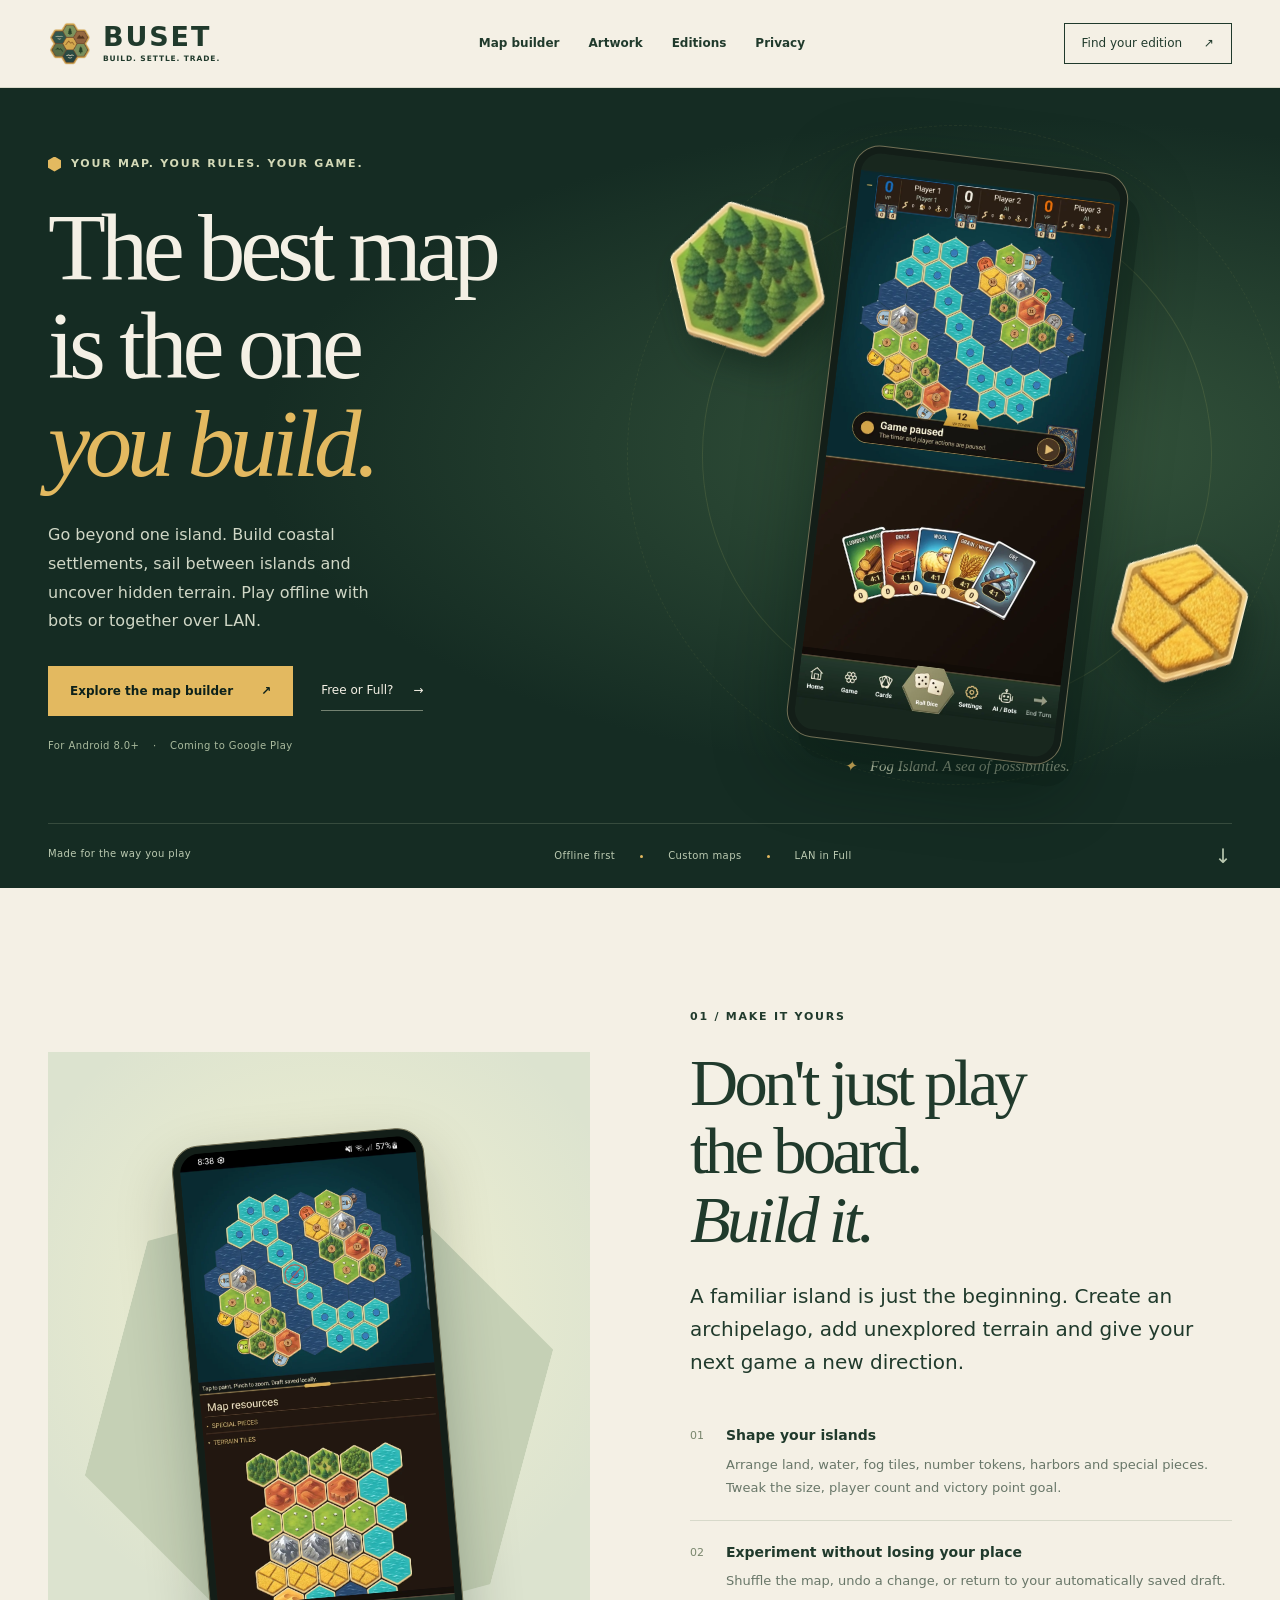
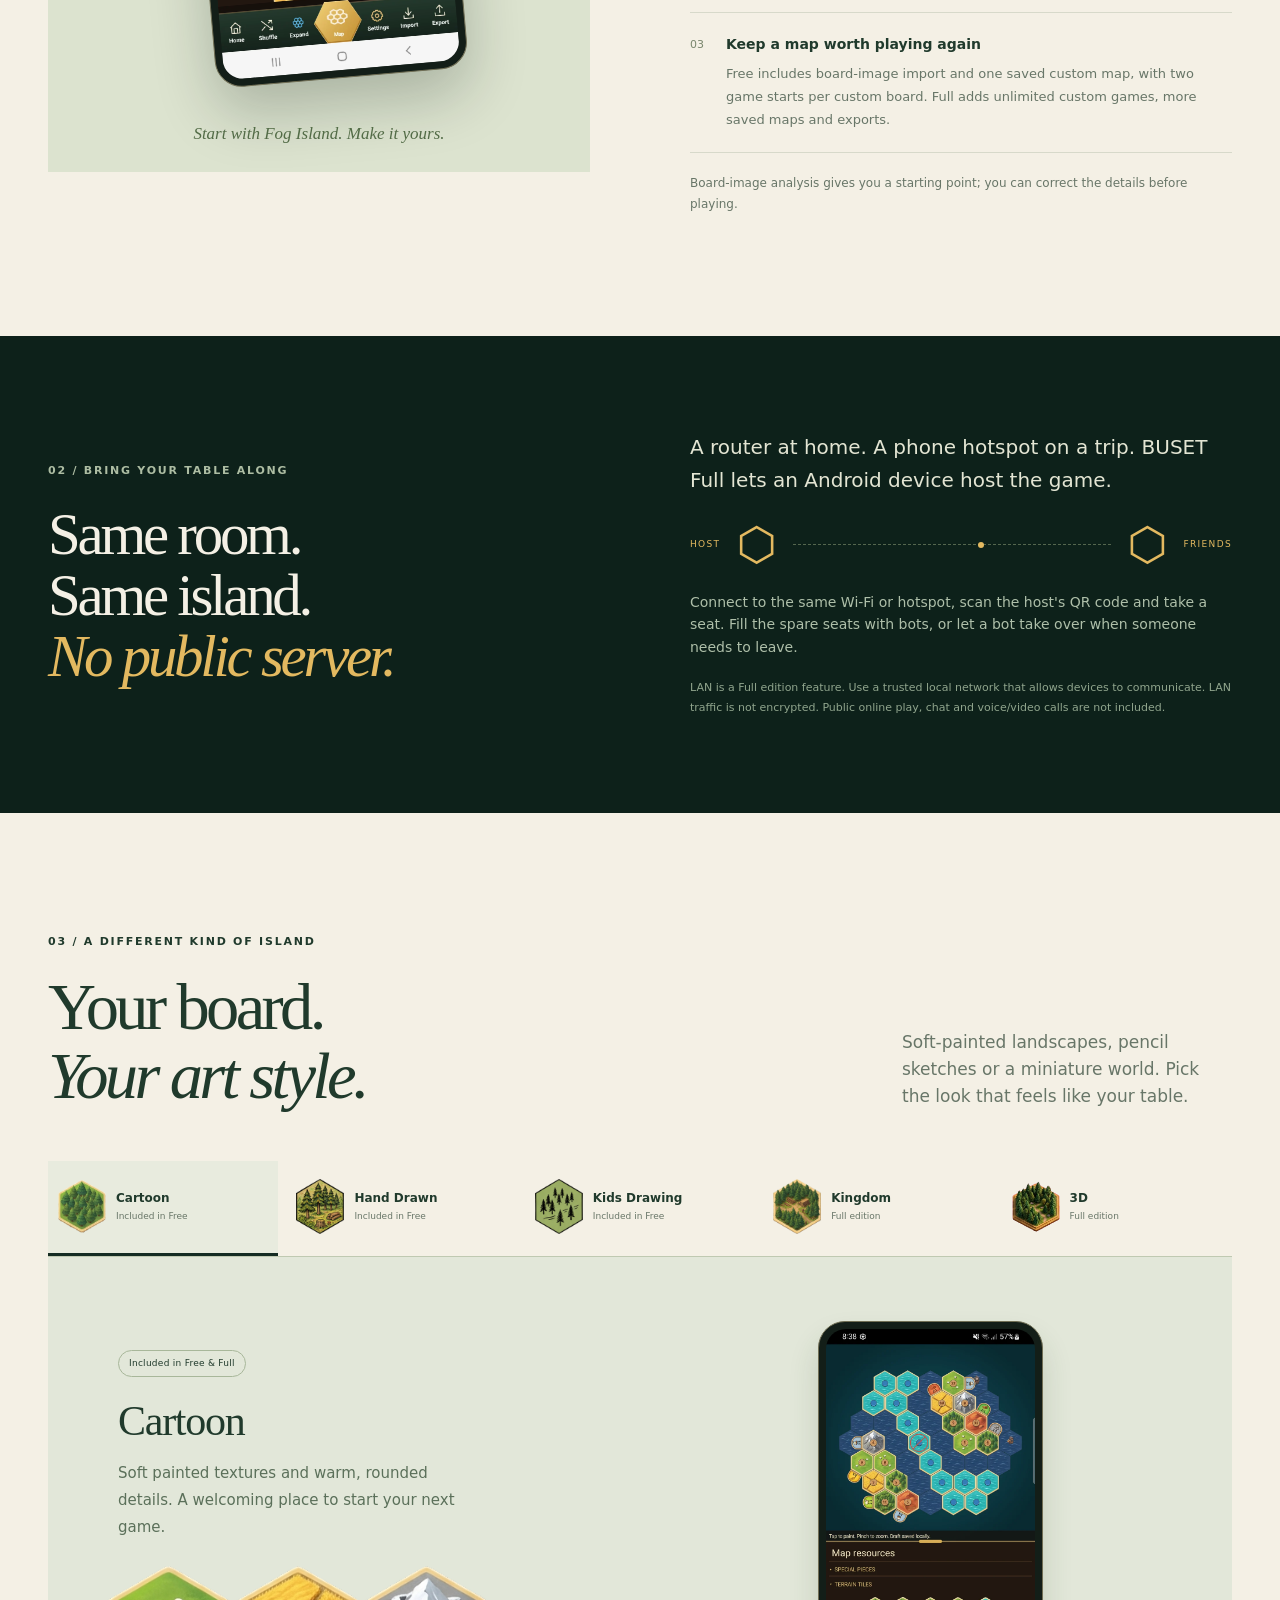
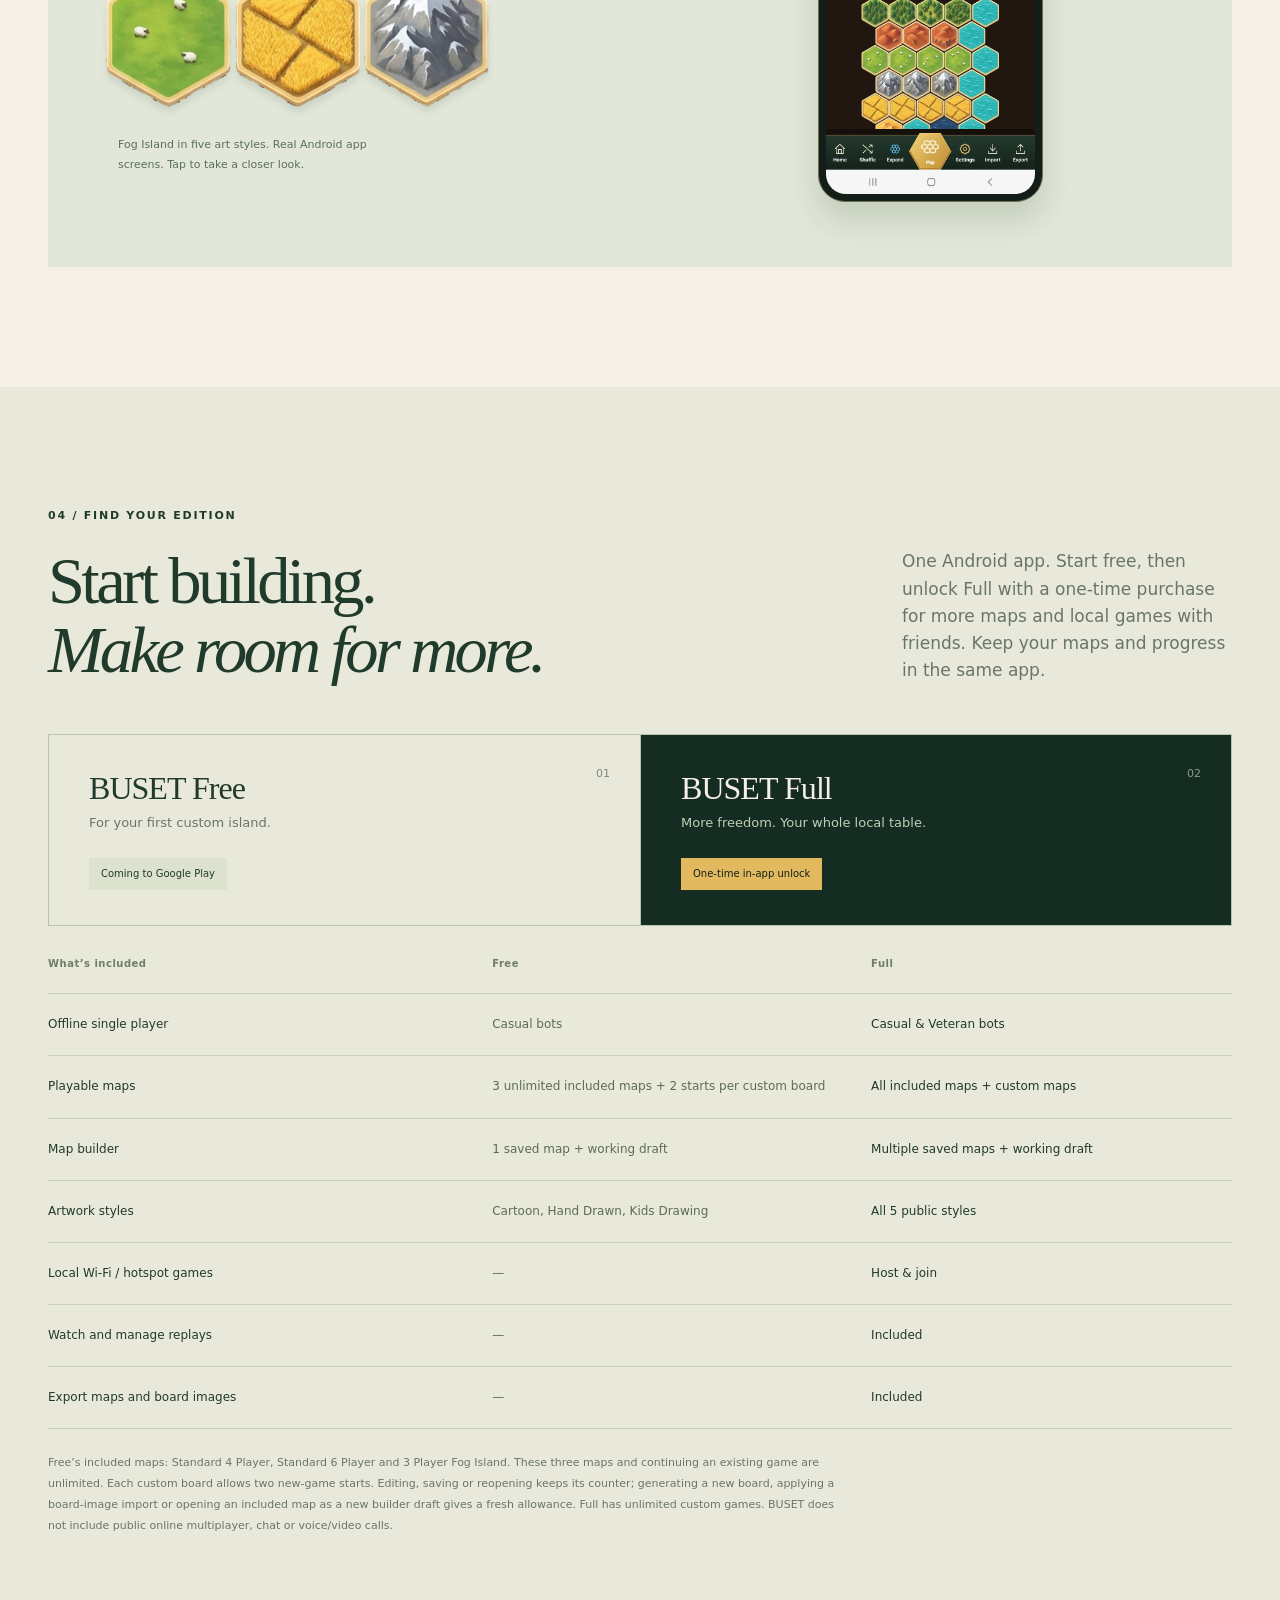
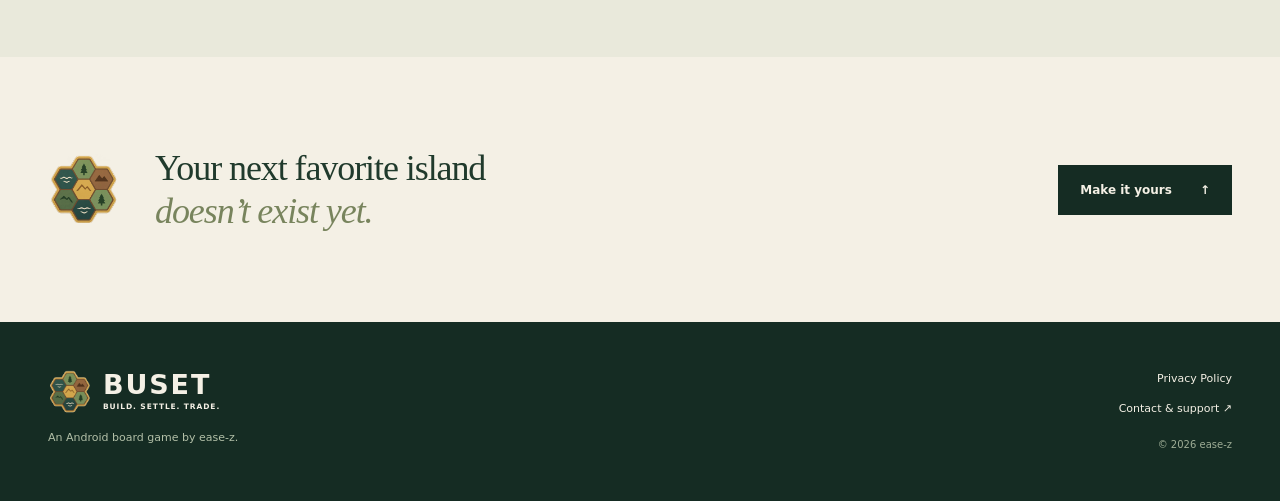
==== index.html @ 7ffd9053 "Initial Commit" ====
<!doctype html>
<html lang="en">
<head>
  <meta charset="utf-8">
  <meta name="viewport" content="width=device-width, initial-scale=1">
  <meta name="theme-color" content="#152c23">
  <meta name="description" content="The best map is the one you build. Discover BUSET for Android: custom island maps, offline bots and local multiplayer over Wi-Fi or hotspot.">
  <title>BUSET — Build. Settle. Trade.</title>
  <link rel="icon" href="assets/logo.png">
  <link rel="stylesheet" href="styles.css">
  <script src="script.js" defer></script>
</head>
<body>
  <a class="skip-link" href="#main">Skip to content</a>
  <header class="header">
    <a class="brand" href="#" aria-label="BUSET home"><img src="assets/logo.png" width="44" height="44" alt=""><span><strong>BUSET</strong><small>BUILD. SETTLE. TRADE.</small></span></a>
    <nav aria-label="Main navigation"><a href="#builder">Map builder</a><a href="#artwork">Artwork</a><a href="#editions">Editions</a><a href="privacy/index.html">Privacy</a></nav>
    <a class="nav-cta" href="#editions">Find your edition <span aria-hidden="true">↗</span></a>
  </header>
  <main id="main">
    <section class="hero section-dark" aria-labelledby="hero-title">
      <div class="hero-inner wrap">
        <div class="hero-copy">
          <p class="eyebrow"><span class="tiny-hex" aria-hidden="true"></span> YOUR MAP. YOUR RULES. YOUR GAME.</p>
          <h1 id="hero-title">The best map<br>is the one<br><em>you build.</em></h1>
          <p class="hero-description">Go beyond one island. Build coastal settlements, sail between islands and uncover hidden terrain. Play offline with bots or together over LAN.</p>
          <div class="hero-actions"><a class="button button-gold" href="#builder">Explore the map builder <span aria-hidden="true">↗</span></a><a class="text-link" href="#editions">Free or Full? <span aria-hidden="true">→</span></a></div>
          <p class="release-note">For Android 8.0+ <span>·</span> Coming to Google Play</p>
        </div>
        <div class="hero-visual">
          <div class="orbit orbit-one" aria-hidden="true"></div><div class="orbit orbit-two" aria-hidden="true"></div>
          <img class="floating-tile tile-wood" src="assets/cartoon-wood-1.webp" width="150" height="173" alt="" aria-hidden="true">
          <img class="floating-tile tile-wheat" src="assets/cartoon-wheat-1.webp" width="130" height="150" alt="" aria-hidden="true">
          <figure class="phone hero-phone"><button class="screenshot-button" data-preview="assets/android-game.webp" data-caption="BUSET Full on Android · Fog Island sample game" aria-label="Enlarge Android gameplay screenshot"><img src="assets/android-game.webp" width="720" height="1600" alt="BUSET Android Fog Island gameplay showing multiple islands, sea and hidden terrain, player details and resource cards" fetchpriority="high"></button></figure>
          <span class="visual-caption"><span aria-hidden="true">✦</span> Fog Island. A sea of possibilities.</span>
        </div>
      </div>
      <div class="hero-bottom wrap"><span>Made for the way you play</span><div><span>Offline first</span><i aria-hidden="true"></i><span>Custom maps</span><i aria-hidden="true"></i><span>LAN in Full</span></div><a href="#builder" aria-label="Discover the map builder">↓</a></div>
    </section>

    <section class="builder wrap section-space" id="builder" aria-labelledby="builder-title">
      <div class="builder-visual">
        <div class="image-stage"><figure class="phone builder-phone"><button class="screenshot-button" data-preview="assets/android-builder-cartoon.webp" data-caption="Fog Island map builder · Cartoon artwork" aria-label="Enlarge Android map builder screenshot"><img src="assets/android-builder-cartoon.webp" width="720" height="1600" alt="Android Fog Island map builder with separate islands, sea and hidden hexes above the terrain palette" loading="lazy"></button></figure><span class="image-note">Start with Fog Island. Make it yours.</span></div>
      </div>
      <div class="builder-copy">
        <p class="eyebrow">01 / MAKE IT YOURS</p>
        <h2 id="builder-title">Don't just play<br>the board.<br><em>Build it.</em></h2>
        <p class="lead">A familiar island is just the beginning. Create an archipelago, add unexplored terrain and give your next game a new direction.</p>
        <ol class="feature-list">
          <li><span>01</span><div><h3>Shape your islands</h3><p>Arrange land, water, fog tiles, number tokens, harbors and special pieces. Tweak the size, player count and victory point goal.</p></div></li>
          <li><span>02</span><div><h3>Experiment without losing your place</h3><p>Shuffle the map, undo a change, or return to your automatically saved draft.</p></div></li>
          <li><span>03</span><div><h3>Keep a map worth playing again</h3><p>Free includes board-image import and one saved custom map, with two game starts per custom board. Full adds unlimited custom games, more saved maps and exports.</p></div></li>
        </ol>
        <p class="small-note">Board-image analysis gives you a starting point; you can correct the details before playing.</p>
      </div>
    </section>

    <section class="together section-dark" aria-labelledby="together-title"><div class="wrap together-grid">
      <div><p class="eyebrow">02 / BRING YOUR TABLE ALONG</p><h2 id="together-title">Same room.<br>Same island.<br><em>No public server.</em></h2></div>
      <div class="together-copy"><p class="lead">A router at home. A phone hotspot on a trip. BUSET Full lets an Android device host the game.</p><div class="connection" aria-hidden="true"><span>HOST</span><b>⬡</b><i></i><b>⬡</b><span>FRIENDS</span></div><p>Connect to the same Wi-Fi or hotspot, scan the host's QR code and take a seat. Fill the spare seats with bots, or let a bot take over when someone needs to leave.</p><p class="small-note">LAN is a Full edition feature. Use a trusted local network that allows devices to communicate. LAN traffic is not encrypted. Public online play, chat and voice/video calls are not included.</p></div>
    </div></section>

    <section class="artwork wrap section-space" id="artwork" aria-labelledby="artwork-title">
      <div class="section-heading"><div><p class="eyebrow">03 / A DIFFERENT KIND OF ISLAND</p><h2 id="artwork-title">Your board.<br><em>Your art style.</em></h2></div><p>Soft-painted landscapes, pencil sketches or a miniature world. Pick the look that feels like your table.</p></div>
      <div class="art-tabs" role="tablist" aria-label="Artwork styles">
        <button id="tab-cartoon" role="tab" aria-selected="true" aria-controls="art-panel" data-art="cartoon"><img src="assets/cartoon-wood-1.webp" width="72" height="83" alt="" loading="lazy"><span>Cartoon<small>Included in Free</small></span></button>
        <button id="tab-hand-drawn" role="tab" aria-selected="false" aria-controls="art-panel" tabindex="-1" data-art="hand-drawn"><img src="assets/hand-drawn-wood-1.webp" width="72" height="83" alt="" loading="lazy"><span>Hand Drawn<small>Included in Free</small></span></button>
        <button id="tab-drawing" role="tab" aria-selected="false" aria-controls="art-panel" tabindex="-1" data-art="drawing"><img src="assets/drawing-wood-1.webp" width="72" height="83" alt="" loading="lazy"><span>Kids Drawing<small>Included in Free</small></span></button>
        <button id="tab-kingdom" role="tab" aria-selected="false" aria-controls="art-panel" tabindex="-1" data-art="kingdom"><img src="assets/kingdom-wood-1.webp" width="72" height="83" alt="" loading="lazy"><span>Kingdom<small>Full edition</small></span></button>
        <button id="tab-3d" role="tab" aria-selected="false" aria-controls="art-panel" tabindex="-1" data-art="3d"><img src="assets/3d-wood-1.webp" width="72" height="83" alt="" loading="lazy"><span>3D<small>Full edition</small></span></button>
      </div>
      <div class="art-panel" id="art-panel" role="tabpanel" aria-labelledby="tab-cartoon">
        <div class="art-detail"><span class="pill" id="art-access">Included in Free &amp; Full</span><h3 id="art-name">Cartoon</h3><p id="art-description">Soft painted textures and warm, rounded details. A welcoming place to start your next game.</p><div class="tile-samples" id="tile-samples" aria-label="Cartoon terrain samples"><img src="assets/cartoon-sheep-1.webp" width="140" height="160" alt="Cartoon pasture" loading="lazy"><img src="assets/cartoon-wheat-1.webp" width="140" height="160" alt="Cartoon fields" loading="lazy"><img src="assets/cartoon-ore-1.webp" width="140" height="160" alt="Cartoon mountains" loading="lazy"></div><p class="small-note">Fog Island in five art styles. Real Android app screens. Tap to take a closer look.</p></div>
        <div class="art-screen"><figure class="phone"><button id="art-preview" class="screenshot-button" data-preview="assets/android-builder-cartoon.webp" data-caption="Fog Island map builder · Cartoon artwork" aria-label="Enlarge Cartoon artwork screenshot"><img id="art-image" src="assets/android-builder-cartoon.webp" width="720" height="1600" alt="Cartoon Fog Island in the Android map builder" loading="lazy"></button></figure></div>
      </div>
    </section>

    <section class="editions section-space" id="editions" aria-labelledby="editions-title"><div class="wrap">
      <div class="section-heading"><div><p class="eyebrow">04 / FIND YOUR EDITION</p><h2 id="editions-title">Start building.<br><em>Make room for more.</em></h2></div><p>One Android app. Start free, then unlock Full with a one-time purchase for more maps and local games with friends. Keep your maps and progress in the same app.</p></div>
      <div class="edition-intros"><div><span class="edition-number">01</span><h3>BUSET Free</h3><p>For your first custom island.</p><span class="availability" data-store="free">Coming to Google Play</span></div><div class="full-intro"><span class="edition-number">02</span><h3>BUSET Full</h3><p>More freedom. Your whole local table.</p><span class="availability" data-store="full">One-time in-app unlock</span></div></div>
      <div class="table-scroll"><table><caption class="sr-only">BUSET Free features and Full unlock comparison</caption><thead><tr><th scope="col">What’s included</th><th scope="col">Free</th><th scope="col">Full</th></tr></thead><tbody>
        <tr><th scope="row">Offline single player</th><td>Casual bots</td><td>Casual &amp; Veteran bots</td></tr>
        <tr><th scope="row">Playable maps</th><td>3 unlimited included maps + 2 starts per custom board</td><td>All included maps + custom maps</td></tr>
        <tr><th scope="row">Map builder</th><td>1 saved map + working draft</td><td>Multiple saved maps + working draft</td></tr>
        <tr><th scope="row">Artwork styles</th><td>Cartoon, Hand Drawn, Kids Drawing</td><td>All 5 public styles</td></tr>
        <tr><th scope="row">Local Wi-Fi / hotspot games</th><td><span aria-label="Not included">—</span></td><td>Host &amp; join</td></tr>
        <tr><th scope="row">Watch and manage replays</th><td><span aria-label="Not included">—</span></td><td>Included</td></tr>
        <tr><th scope="row">Export maps and board images</th><td><span aria-label="Not included">—</span></td><td>Included</td></tr>
      </tbody></table></div>
      <p class="edition-note">Free’s included maps: Standard 4 Player, Standard 6 Player and 3 Player Fog Island. These three maps and continuing an existing game are unlimited. Each custom board allows two new-game starts. Editing, saving or reopening keeps its counter; generating a new board, applying a board-image import or opening an included map as a new builder draft gives a fresh allowance. Full has unlimited custom games. BUSET does not include public online multiplayer, chat or voice/video calls.</p>
    </div></section>

    <section class="closing wrap"><img src="assets/logo.png" alt="" width="72" height="72" loading="lazy"><p>Your next favorite island<br><em>doesn’t exist yet.</em></p><a class="button button-dark" href="#builder">Make it yours <span aria-hidden="true">↑</span></a></section>
  </main>
  <footer class="footer section-dark"><div class="wrap footer-inner"><div><a class="brand" href="#"><img src="assets/logo.png" width="40" height="40" alt=""><span><strong>BUSET</strong><small>BUILD. SETTLE. TRADE.</small></span></a><p>An Android board game by ease-z.</p></div><div><a href="privacy/index.html">Privacy Policy</a><a href="mailto:mark.prosoftphils@gmail.com">Contact &amp; support <span aria-hidden="true">↗</span></a><span>© <span id="year">2026</span> ease-z</span></div></div></footer>
  <dialog id="screenshot-dialog" aria-labelledby="screenshot-caption"><div class="dialog-top"><p id="screenshot-caption"></p><button class="dialog-close" aria-label="Close screenshot">×</button></div><img id="screenshot-full" alt=""></dialog>
</body>
</html>
---- styles.css ----
@charset "UTF-8";
:root{--forest:#152c23;--deep:#0d211a;--cream:#f4f0e5;--ink:#203a2c;--gold:#e3b960;--muted:#687668;--line:#d7d9ca;--serif:Georgia,'Times New Roman',serif;--sans:system-ui,-apple-system,BlinkMacSystemFont,'Segoe UI',sans-serif}
*{box-sizing:border-box}html{scroll-behavior:smooth;scroll-padding-top:105px}body{margin:0;background:var(--cream);color:var(--ink);font:16px/1.6 var(--sans)}body:has(dialog[open]){overflow:hidden}a{color:inherit;text-decoration:none}button{font:inherit;color:inherit;cursor:pointer}img{display:block;max-width:100%;height:auto}button,a{-webkit-tap-highlight-color:transparent}a:focus-visible,button:focus-visible{outline:3px solid #d29a32;outline-offset:5px}h1,h2,h3,p,figure{margin:0}h1,h2{font-family:var(--serif);font-weight:400;letter-spacing:-.055em;line-height:1.03}h1 em,h2 em,.closing em{font-weight:400}h2{font-size:clamp(44px,5.2vw,74px)}.wrap{width:min(1200px,calc(100% - 96px));margin-inline:auto}.section-space{padding-block:120px}.section-dark{background:var(--forest);color:var(--cream)}.eyebrow{font-size:11px;font-weight:650;letter-spacing:.16em;line-height:1.7}.section-heading{display:flex;justify-content:space-between;align-items:end;gap:60px;margin-bottom:50px}.section-heading>p{max-width:330px;color:var(--muted);font-size:17px}.section-heading .eyebrow,.builder-copy>.eyebrow{margin-bottom:22px}.lead{font-size:20px;line-height:1.65}.small-note{font-size:12px;line-height:1.8;color:var(--muted)}.sr-only,.skip-link:not(:focus){position:absolute;width:1px;height:1px;overflow:hidden;clip-path:inset(50%)}.skip-link:focus{position:fixed;z-index:100;background:var(--gold);padding:12px;left:10px;top:10px}
.header{height:88px;padding-inline:48px;display:flex;align-items:center;justify-content:space-between;gap:28px;background:var(--cream);border-bottom:1px solid #d9d9c9;position:relative;z-index:10}.brand{display:flex;align-items:center;gap:11px;flex-shrink:0}.brand img{width:44px;height:44px;object-fit:contain}.brand strong{display:block;line-height:1.1;font-size:27px;letter-spacing:.07em;font-weight:800}.brand small{display:block;font-size:7.5px;letter-spacing:.12em;line-height:1.8;font-weight:650}.header nav{display:flex;gap:29px;font-size:12px;font-weight:600}.header nav a{padding-block:10px}.header nav a:hover,.footer a:hover{text-decoration:underline;text-underline-offset:5px}.nav-cta{border:1px solid var(--ink);padding:10px 17px;font-size:12px;white-space:nowrap}.nav-cta span{margin-left:18px}.button{display:inline-flex;align-items:center;justify-content:space-between;gap:28px;padding:16px 22px;font-size:12px;font-weight:650;line-height:1.5;transition:background .2s,transform .2s}.button:hover{transform:translateY(-2px)}.button-gold{background:var(--gold);color:var(--deep)}.button-gold:hover{background:#f0cd83}.button-dark{background:var(--forest);color:var(--cream)}.text-link{font-size:12px;border-bottom:1px solid #738271;padding:10px 0}.text-link span{margin-left:16px}
.hero{overflow:hidden;position:relative;background:radial-gradient(ellipse at 80% 45%,#35553c 0,transparent 53%),var(--forest)}.hero-inner{display:grid;grid-template-columns:1.08fr 1fr;align-items:center;min-height:735px;gap:40px;padding-top:40px;padding-bottom:42px}.hero .eyebrow{color:#d3d9b7;display:flex;align-items:center;gap:10px}.tiny-hex{width:13px;height:15px;display:inline-block;background:var(--gold);clip-path:polygon(50% 0,100% 25%,100% 75%,50% 100%,0 75%,0 25%)}h1{font-size:clamp(66px,7.4vw,108px);margin-top:27px}h1 em{color:var(--gold)}.hero-description{max-width:360px;font-size:16px;color:#d0d7c6;line-height:1.8;margin-top:28px}.hero-actions{display:flex;align-items:center;gap:28px;margin-top:30px}.release-note{font-size:10px;color:#aabb9e;margin-top:22px;letter-spacing:.04em}.release-note span{margin-inline:10px}.hero-visual{height:640px;position:relative;display:grid;place-items:center}.phone{padding:7px;border:1px solid #716f55;border-radius:27px;background:#131e18;box-shadow:0 25px 60px #0718103d;overflow:hidden;line-height:0;width:255px;position:relative}.phone img{border-radius:20px;width:100%;aspect-ratio:9/20;object-fit:cover;object-position:top}.hero-phone{width:277px;transform:rotate(7deg);z-index:2;box-shadow:14px 20px 0 #0b1e185e,0 25px 70px #02130c6e}.screenshot-button{display:block;border:0;background:none;padding:0;width:100%;line-height:0;border-radius:20px}.screenshot-button:focus-visible{outline-offset:-4px}.orbit{position:absolute;border:1px solid #c0bd6a24;width:510px;height:510px;transform:rotate(30deg);border-radius:50%}.orbit-two{width:660px;height:660px;border-style:dashed;opacity:.6}.floating-tile{position:absolute;z-index:3;filter:drop-shadow(8px 18px 16px #081b1370)}.tile-wood{width:144px;left:-6px;top:65px;transform:rotate(-13deg)}.tile-wheat{width:126px;right:-10px;bottom:90px;transform:rotate(14deg)}.visual-caption{position:absolute;bottom:0;left:50%;transform:translateX(-50%);white-space:nowrap;font:italic 15px var(--serif);color:#c8d2b6}.visual-caption span{color:var(--gold);margin-right:9px}.hero-bottom{border-top:1px solid #d9debb2b;padding:22px 0;display:flex;justify-content:space-between;font-size:10px;color:#bbcab1;letter-spacing:.04em}.hero-bottom>div{display:flex;align-items:center;gap:25px}.hero-bottom i{width:3px;height:3px;border-radius:50%;background:var(--gold)}.hero-bottom>a{font-size:20px;line-height:1}
.builder{display:grid;grid-template-columns:1fr 1fr;gap:100px;align-items:center}.image-stage{background:#dce3cf;min-height:720px;display:grid;place-items:center;position:relative;overflow:hidden;background-image:radial-gradient(circle at 50% 35%,#f2f1d1 0,transparent 60%)}.image-stage:before{content:'';position:absolute;width:420px;height:485px;background:#c5d0b5;clip-path:polygon(50% 0,100% 25%,100% 75%,50% 100%,0 75%,0 25%);transform:rotate(15deg)}.builder-phone{width:253px;transform:rotate(-5deg);margin-top:-10px}.image-note{position:absolute;bottom:28px;font:italic 17px var(--serif);color:#526b46}.builder-copy .lead{margin-top:26px}.feature-list{list-style:none;margin:25px 0 20px;padding:0}.feature-list li{display:flex;gap:22px;padding:20px 0;border-bottom:1px solid var(--line)}.feature-list li>span{font-size:11px;color:#79866d;padding-top:3px}.feature-list h3{font-size:14px;font-weight:650}.feature-list p{font-size:13px;color:var(--muted);margin-top:6px;line-height:1.8}.together{padding-block:95px;background:var(--deep)}.together-grid{display:grid;grid-template-columns:1fr 1fr;gap:100px;align-items:center}.together .eyebrow{color:#adbda3;margin-bottom:25px}.together h2{font-size:clamp(44px,4.6vw,64px)}.together h2 em{color:var(--gold)}.together-copy>.lead{color:#e3e5d3}.together-copy>p:not(.lead){font-size:14px;color:#aebfa9;margin-top:20px}.together-copy>.small-note{font-size:11px!important;color:#90a58d!important}.connection{display:flex;align-items:center;gap:16px;color:var(--gold);margin-block:24px}.connection span{font-size:9px;letter-spacing:.15em}.connection b{font-size:46px;line-height:1;font-weight:400}.connection i{flex:1;border-top:1px dashed #afbd8f70;position:relative}.connection i:after{content:'';width:6px;height:6px;background:var(--gold);position:absolute;right:40%;top:-3px;border-radius:50%}
.art-tabs{display:grid;grid-template-columns:repeat(5,1fr);border-bottom:1px solid #bfc9b1;gap:8px}.art-tabs button{background:none;border:0;border-bottom:3px solid transparent;display:flex;align-items:center;gap:10px;padding:18px 10px;min-width:0;text-align:left}.art-tabs button[aria-selected=true]{border-bottom-color:var(--forest);background:#e8ebde}.art-tabs button:hover{background:#e8ebde}.art-tabs img{width:48px;height:56px;object-fit:contain}.art-tabs span{font-size:12px;font-weight:650;line-height:1.4}.art-tabs small{display:block;font-weight:400;font-size:9px;color:var(--muted);margin-top:3px}.art-panel{background:#e2e7d9;display:grid;grid-template-columns:1.1fr 1fr;align-items:center;min-height:610px;padding:55px 70px;gap:70px}.pill{display:inline-block;padding:5px 10px;border:1px solid #a8b79a;border-radius:20px;font-size:9px;letter-spacing:.03em}.art-detail h3{font:42px var(--serif);letter-spacing:-.03em;margin:20px 0 15px}.art-detail>p{font-size:15px;line-height:1.8;max-width:350px;color:#5b705a}.tile-samples{display:flex;align-items:center;margin:25px -12px 28px;gap:4px}.tile-samples img{width:33%;max-width:125px;filter:drop-shadow(0 6px 3px #30452b1c)}.art-detail>.small-note{font-size:11px;max-width:290px}.art-screen{display:flex;justify-content:center}.art-screen .phone{width:225px;box-shadow:0 18px 30px #284c2829}.editions{background:#e9e9db}.edition-intros{display:grid;grid-template-columns:1fr 1fr;border:1px solid #b8c5ae}.edition-intros>div{padding:35px 40px;position:relative}.edition-intros>div+div{border-left:1px solid #b8c5ae}.edition-number{position:absolute;right:30px;top:30px;font-size:11px;opacity:.55}.edition-intros h3{font:32px var(--serif);letter-spacing:-.03em}.edition-intros p{font-size:13px;margin-top:6px;color:var(--muted)}.full-intro{background:var(--forest);color:var(--cream)}.full-intro p{color:#c1ceb6}.availability{font-size:10px;display:inline-block;margin-top:24px;padding:8px 12px;background:#dde2cf}.full-intro .availability{color:var(--deep);background:var(--gold)}.store-link{display:inline-flex;align-items:center;gap:14px;font-weight:600}.table-scroll{overflow-x:auto}table{border-collapse:collapse;width:100%;font-size:12px;line-height:1.6}th,td{text-align:left;padding:21px 18px;border-bottom:1px solid #c9d1bf}thead th{font-size:10px;letter-spacing:.05em;padding-top:30px;color:#6f7c68}th:first-child{width:36%;padding-left:0}td{width:32%;color:#5b6c54}tbody th{font-weight:500}td:last-child{color:var(--ink)}.edition-note{font-size:11px;color:var(--muted);margin-top:24px;max-width:800px;line-height:1.9}.closing{padding-block:90px;display:flex;gap:35px;align-items:center;justify-content:space-between}.closing>img{width:72px;height:72px;object-fit:contain}.closing>p{font:36px/1.18 var(--serif);letter-spacing:-.03em;flex:1}.closing>p em{color:#78845d}.footer{padding-block:48px}.footer-inner{display:flex;justify-content:space-between;gap:35px}.footer p{font-size:11px;margin-top:15px;color:#b3c0a8}.footer-inner>div:last-child{display:flex;align-items:end;flex-direction:column;gap:12px;font-size:11px}.footer-inner>div:last-child>span{font-size:10px;color:#9ead96;margin-top:8px}
dialog{border:1px solid #879678;background:var(--deep);color:var(--cream);max-width:min(94vw,1000px);max-height:94vh;padding:16px;border-radius:12px}dialog::backdrop{background:#06150ee6}.dialog-top{display:flex;align-items:center;justify-content:space-between;gap:20px;padding:0 0 12px;font-size:12px}.dialog-close{background:#31463a;color:var(--cream);border:0;border-radius:50%;height:38px;width:38px;flex-shrink:0;font-size:25px;line-height:1}.dialog-top p{max-width:450px}#screenshot-full{max-height:calc(90vh - 75px);width:auto;max-width:100%;margin:auto;object-fit:contain}
@media(min-width:1600px){.hero-inner{min-height:790px}.hero-visual{height:670px}.hero-phone{width:290px}}
@media(max-width:1100px){.header{padding-inline:30px}.header nav{gap:20px}.nav-cta{display:none}.wrap{width:calc(100% - 64px)}.hero-inner{gap:15px;min-height:720px}h1{font-size:80px}.hero-phone{width:245px}.hero-visual{height:600px}.tile-wood{width:105px;left:-6px;top:85px}.tile-wheat{width:95px;right:-8px}.visual-caption{font-size:12px}.builder,.together-grid{gap:55px}.image-stage{min-height:670px}.art-panel{padding:45px;gap:40px}.art-tabs button{padding-inline:5px;gap:6px}.art-tabs img{width:38px;height:46px}.art-tabs span{font-size:11px}.art-tabs small{font-size:8px}}
@media(max-width:760px){html{scroll-padding-top:20px}.header{height:auto;min-height:85px;padding:18px 24px;flex-wrap:wrap;gap:16px}.header nav{margin-left:auto;gap:15px;font-size:10px}.header .brand img{width:34px;height:34px}.header .brand strong{font-size:23px}.header .brand small{font-size:6.5px}.wrap{width:calc(100% - 44px)}.hero-inner{grid-template-columns:1fr;padding-top:48px;padding-bottom:25px;gap:25px}.hero-copy{position:relative;z-index:4}.hero .eyebrow{font-size:8.5px;letter-spacing:.12em}h1{font-size:clamp(65px,12.8vw,94px);margin-top:23px}.hero-description{font-size:15px;max-width:350px;margin-top:25px}.hero-actions{gap:22px}.button{padding:15px 18px;font-size:11px;gap:16px}.text-link{font-size:11px}.hero-visual{height:565px;width:min(420px,100%);margin:auto}.hero-phone{width:235px}.tile-wood{width:115px;top:50px;left:0}.tile-wheat{width:102px;right:0;bottom:90px}.orbit{width:400px;height:400px}.orbit-two{width:510px;height:510px}.visual-caption{bottom:3px}.hero-bottom>span{display:none}.hero-bottom>div{gap:17px;font-size:9px}.section-space{padding-block:75px}.section-heading{display:block;margin-bottom:30px}.section-heading>p{margin-top:24px;max-width:430px;font-size:15px}h2{font-size:49px}.builder{display:flex;flex-direction:column-reverse;gap:35px;align-items:stretch}.builder-copy .lead{font-size:18px}.builder-copy .eyebrow,.section-heading .eyebrow{font-size:9px;margin-bottom:18px}.image-stage{min-height:640px}.builder-phone{width:242px}.builder-copy .small-note{font-size:11px}.together{padding-block:70px}.together-grid{grid-template-columns:1fr;gap:30px}.together h2{font-size:49px}.together-copy>.lead{font-size:18px}.together .eyebrow{font-size:9px}.connection{max-width:400px}.art-tabs{grid-template-columns:repeat(5,minmax(78px,1fr));overflow-x:auto;gap:0;scrollbar-width:thin}.art-tabs button{flex-direction:column;align-items:center;text-align:center;padding:14px 5px;gap:10px}.art-tabs img{width:40px;height:46px}.art-tabs span{font-size:10px}.art-tabs small{font-size:7px}.art-panel{grid-template-columns:1fr;padding:32px 25px;gap:32px}.art-detail h3{font-size:35px;margin-top:16px}.art-detail>p{font-size:14px}.tile-samples{max-width:330px;margin-bottom:22px}.art-detail>.small-note{max-width:none}.art-screen .phone{width:230px}.art-screen{padding-bottom:8px}.edition-intros>div{padding:25px 18px}.edition-intros h3{font-size:26px}.edition-number{display:none}.edition-intros p{font-size:11px;min-height:36px}.availability{font-size:8px;margin-top:16px;padding:8px}.editions th,.editions td{padding:16px 9px;font-size:10px}.editions th:first-child{padding-left:0;width:34%}.editions td{width:33%}.editions thead th{font-size:9px}.edition-note{font-size:10px}.closing{padding-block:60px;gap:20px;flex-wrap:wrap}.closing>img{width:52px;height:52px}.closing>p{font-size:27px}.closing>.button{margin-left:72px}.footer-inner{flex-direction:column;gap:35px}.footer-inner>div:last-child{align-items:start}.footer{padding-block:38px}}
@media(max-width:400px){.header{padding-inline:20px}.header nav{gap:12px;justify-content:space-between;width:100%;margin:0;border-top:1px solid #d9dccb;padding-top:8px}.hero-actions{gap:16px}.hero-actions .button{font-size:10px;padding-inline:14px}.hero-visual{height:545px}.hero-phone{width:225px}.tile-wood{width:95px;left:-8px}.tile-wheat{width:85px;right:-5px}.hero-bottom>div{gap:13px}.art-tabs{grid-template-columns:repeat(5,minmax(65px,1fr))}.art-tabs span{font-size:9px}}
@media(prefers-reduced-motion:reduce){html{scroll-behavior:auto}*,*:before,*:after{transition:none!important;animation:none!important}}

@media(max-width:760px){.editions th,.editions td{font-size:11px}}
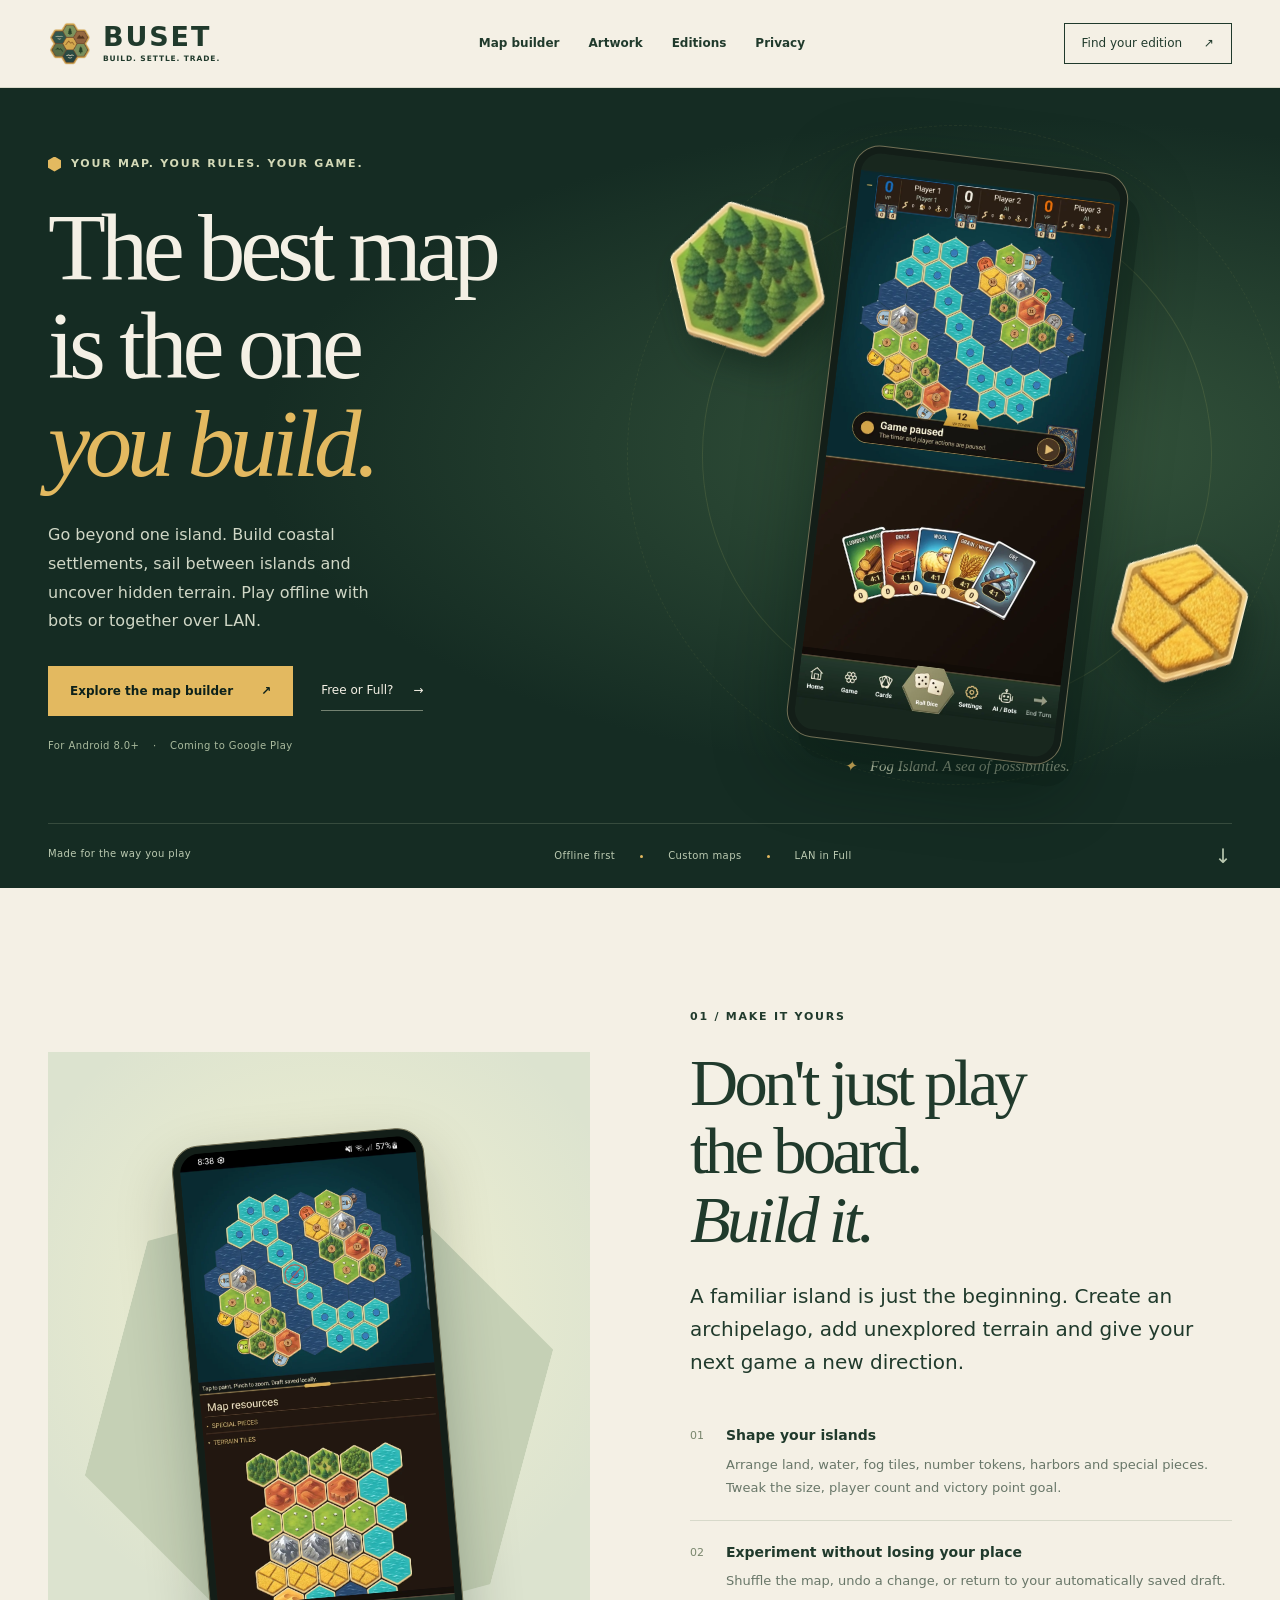
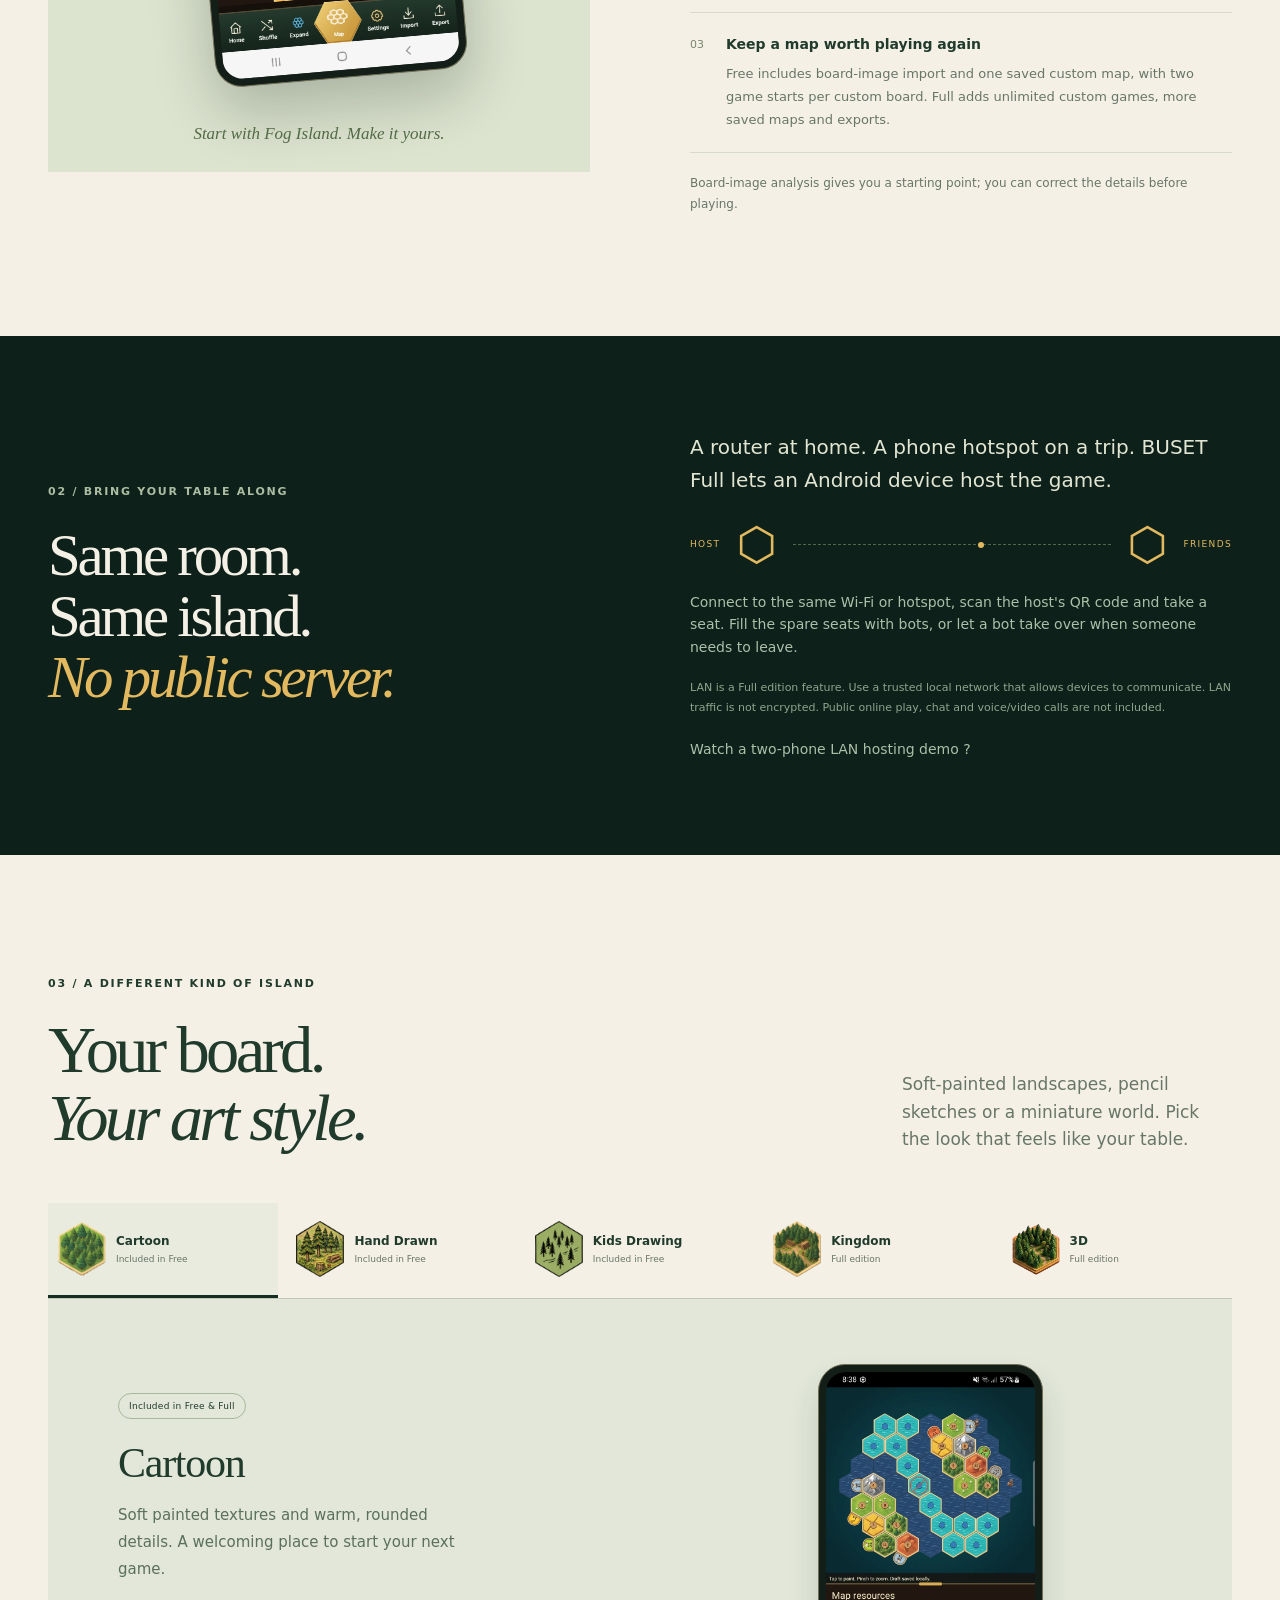
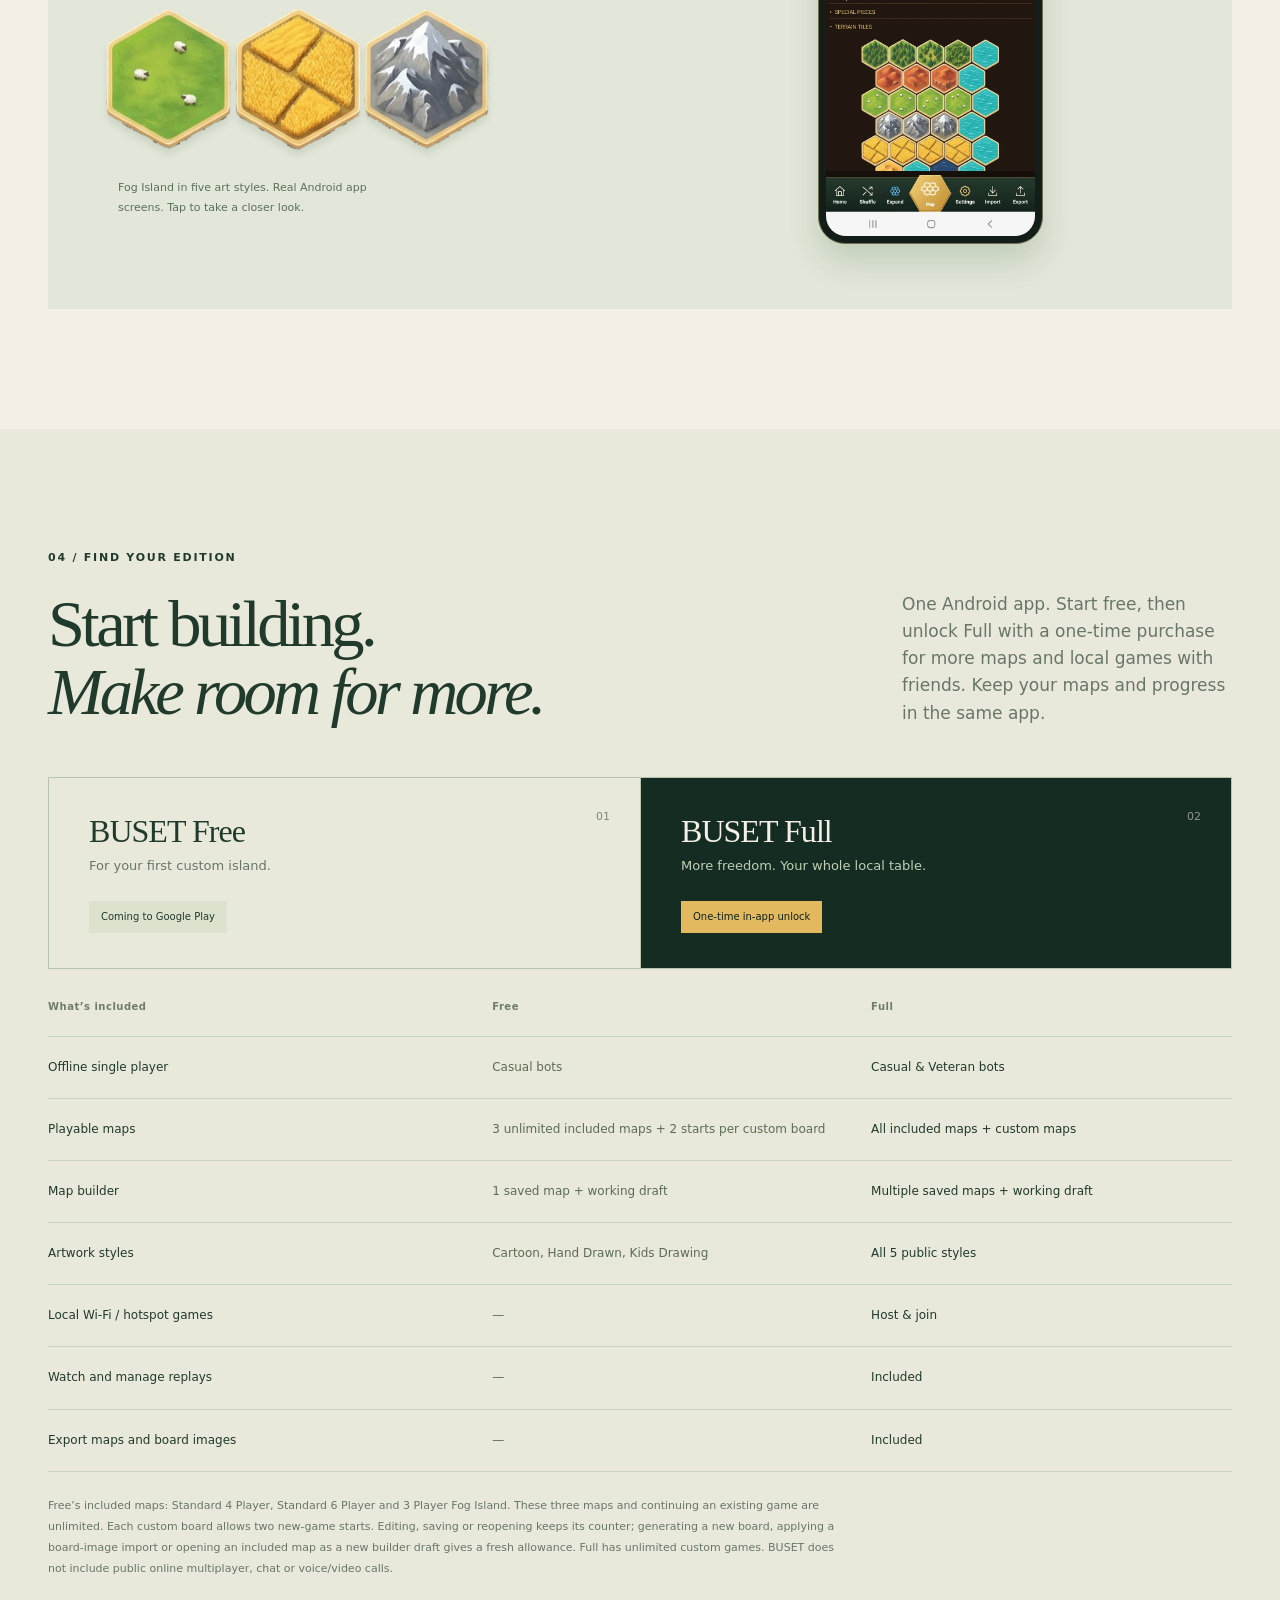
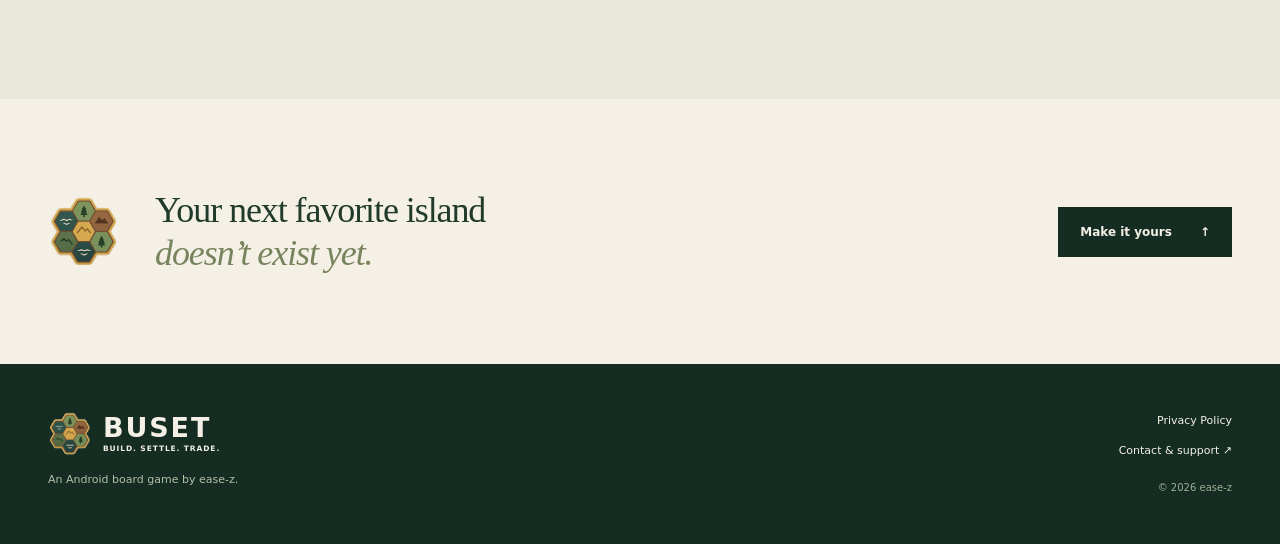
==== commit 8e7d77cf: "lan-host-demo" ====
--- a/index.html
+++ b/index.html
@@ -57,7 +57,7 @@
 
     <section class="together section-dark" aria-labelledby="together-title"><div class="wrap together-grid">
       <div><p class="eyebrow">02 / BRING YOUR TABLE ALONG</p><h2 id="together-title">Same room.<br>Same island.<br><em>No public server.</em></h2></div>
-      <div class="together-copy"><p class="lead">A router at home. A phone hotspot on a trip. BUSET Full lets an Android device host the game.</p><div class="connection" aria-hidden="true"><span>HOST</span><b>⬡</b><i></i><b>⬡</b><span>FRIENDS</span></div><p>Connect to the same Wi-Fi or hotspot, scan the host's QR code and take a seat. Fill the spare seats with bots, or let a bot take over when someone needs to leave.</p><p class="small-note">LAN is a Full edition feature. Use a trusted local network that allows devices to communicate. LAN traffic is not encrypted. Public online play, chat and voice/video calls are not included.</p></div>
+      <div class="together-copy"><p class="lead">A router at home. A phone hotspot on a trip. BUSET Full lets an Android device host the game.</p><div class="connection" aria-hidden="true"><span>HOST</span><b>⬡</b><i></i><b>⬡</b><span>FRIENDS</span></div><p>Connect to the same Wi-Fi or hotspot, scan the host's QR code and take a seat. Fill the spare seats with bots, or let a bot take over when someone needs to leave.</p><p class="small-note">LAN is a Full edition feature. Use a trusted local network that allows devices to communicate. LAN traffic is not encrypted. Public online play, chat and voice/video calls are not included.</p><p><a href="lan-host-demo/">Watch a two-phone LAN hosting demo ?</a></p></div>
     </div></section>
 
     <section class="artwork wrap section-space" id="artwork" aria-labelledby="artwork-title">
